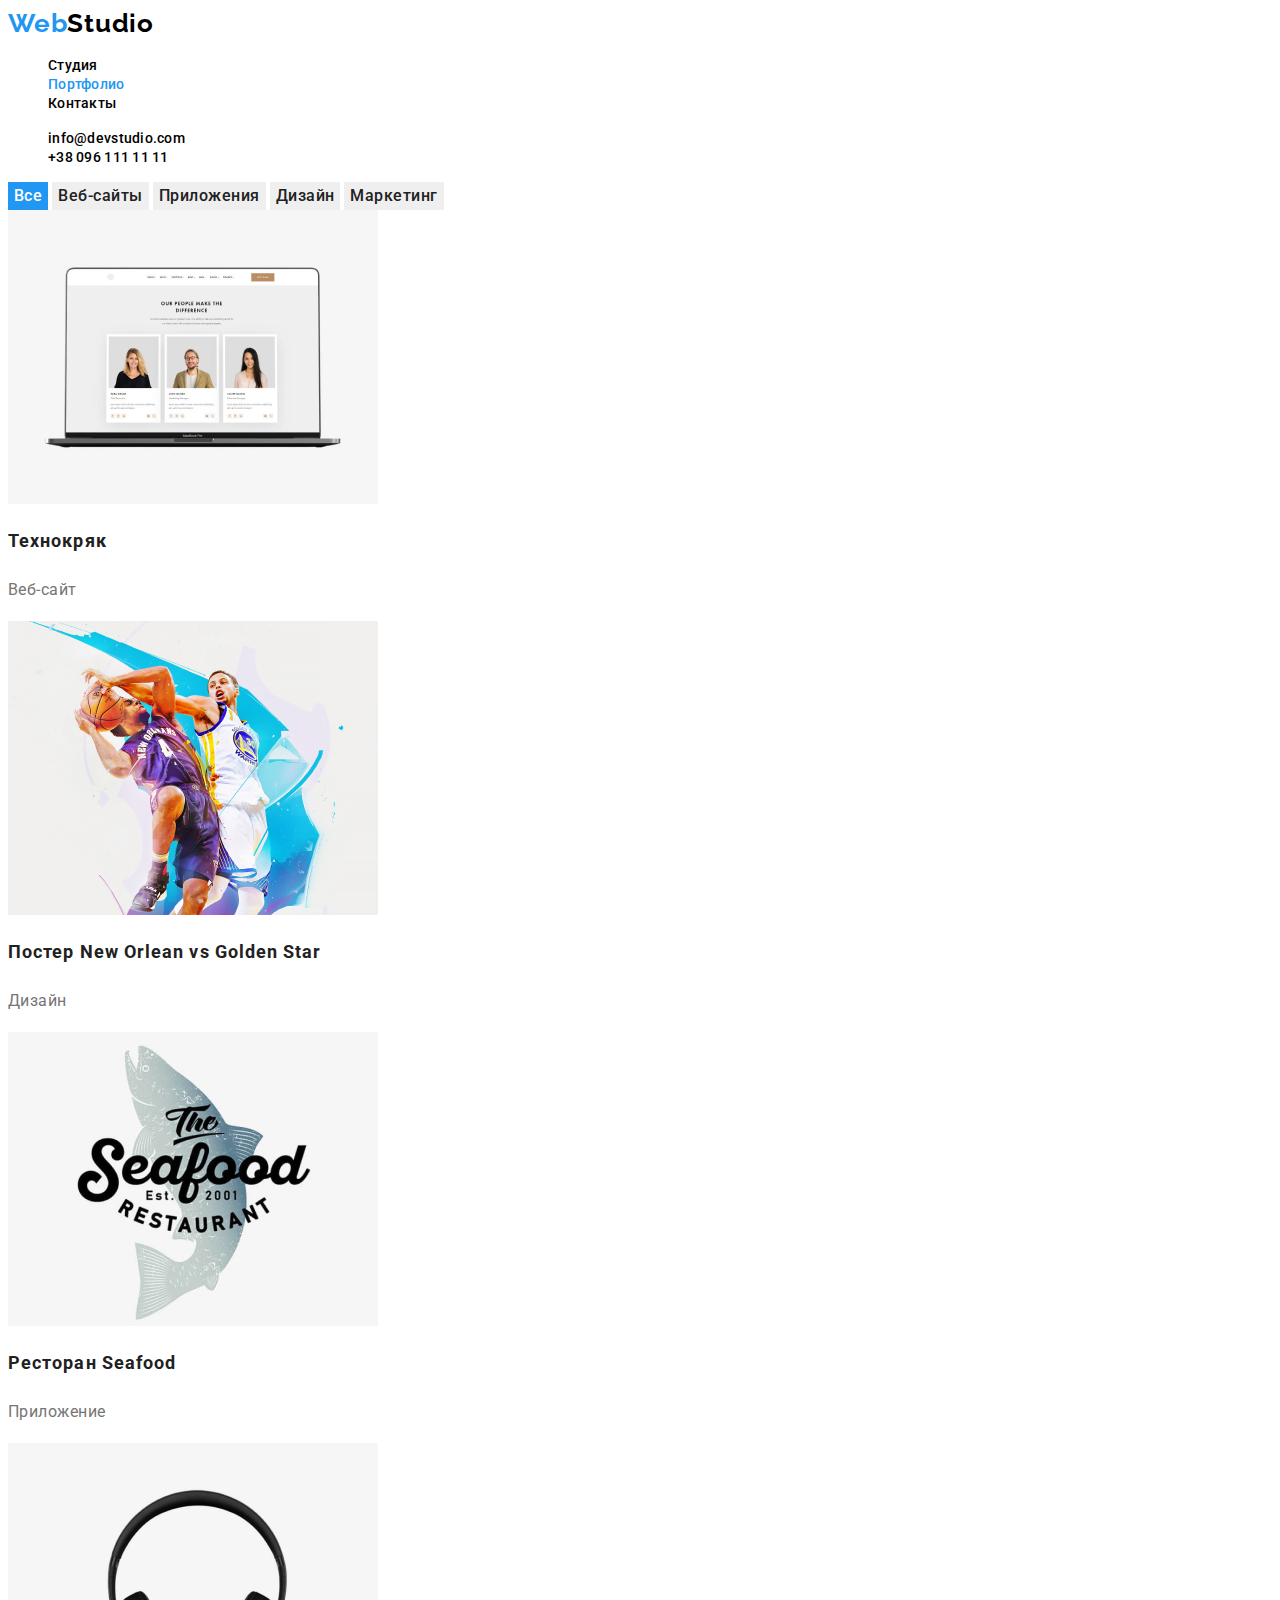
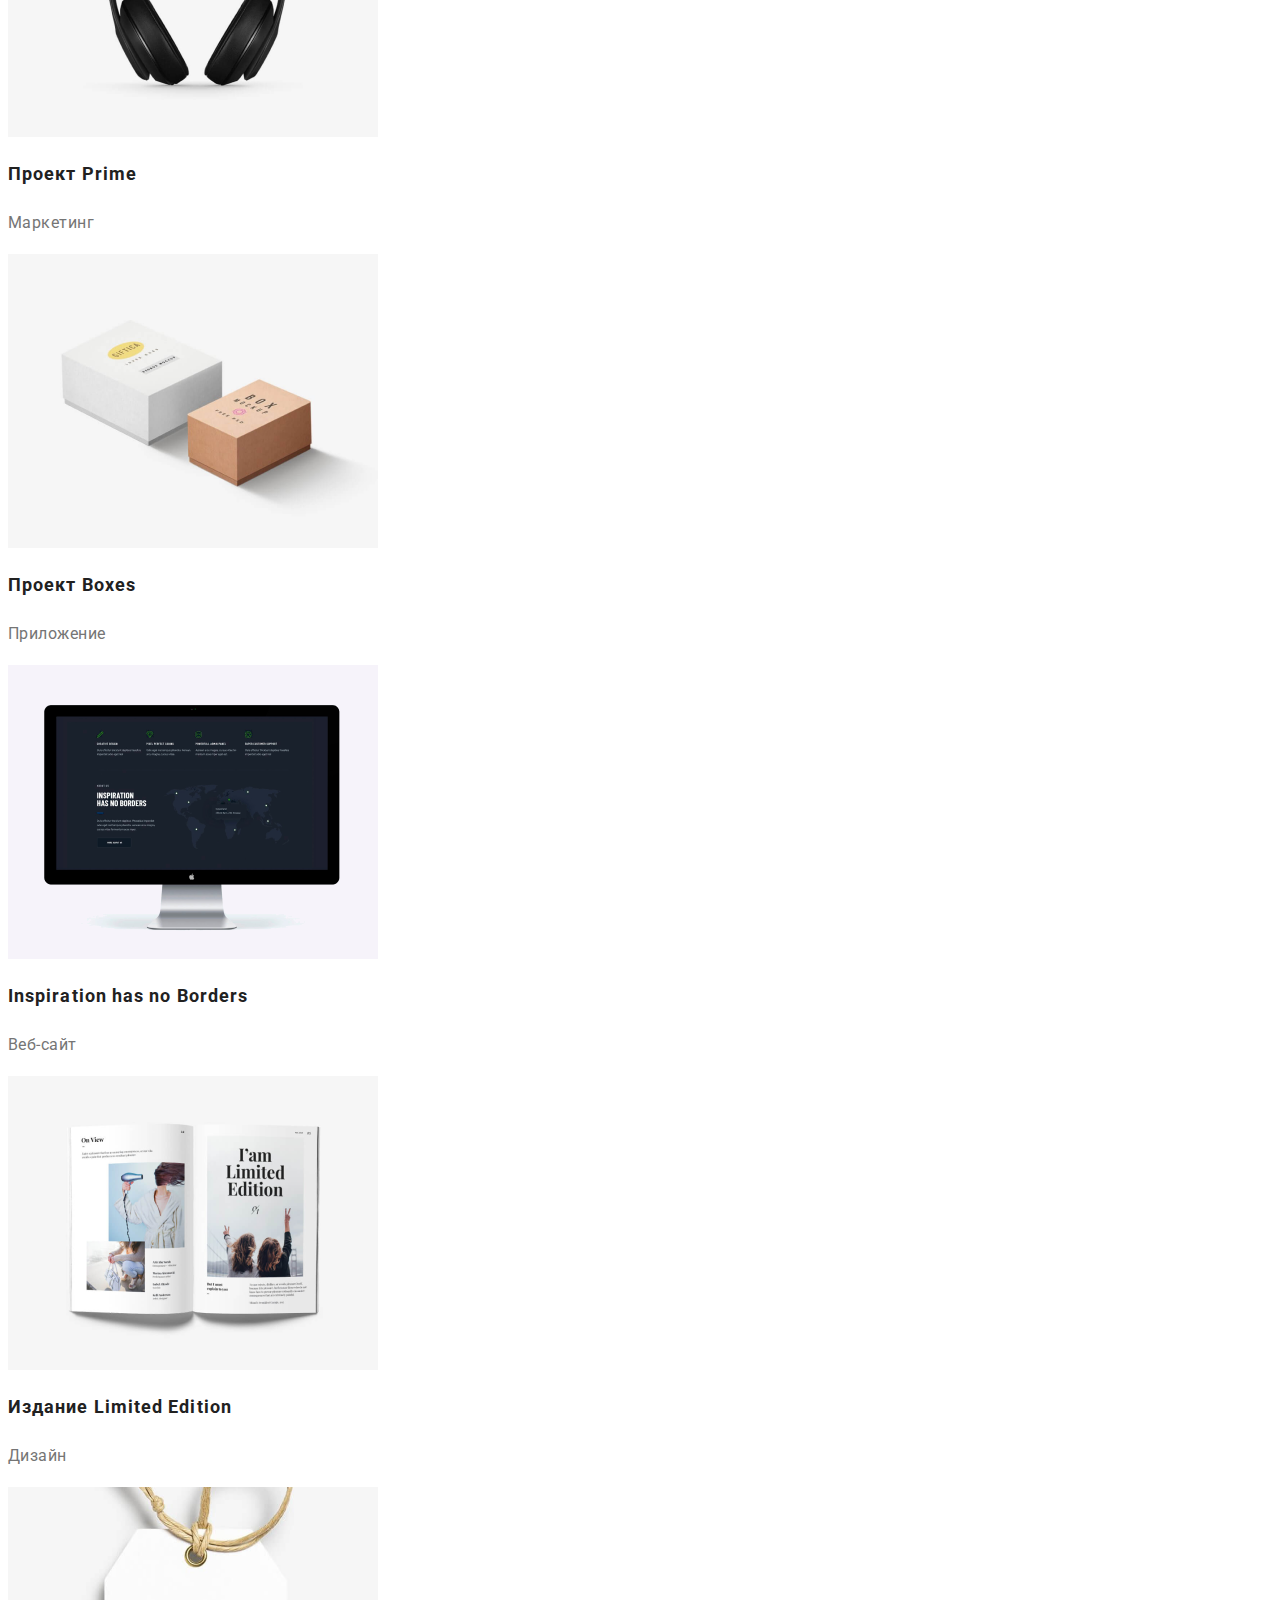
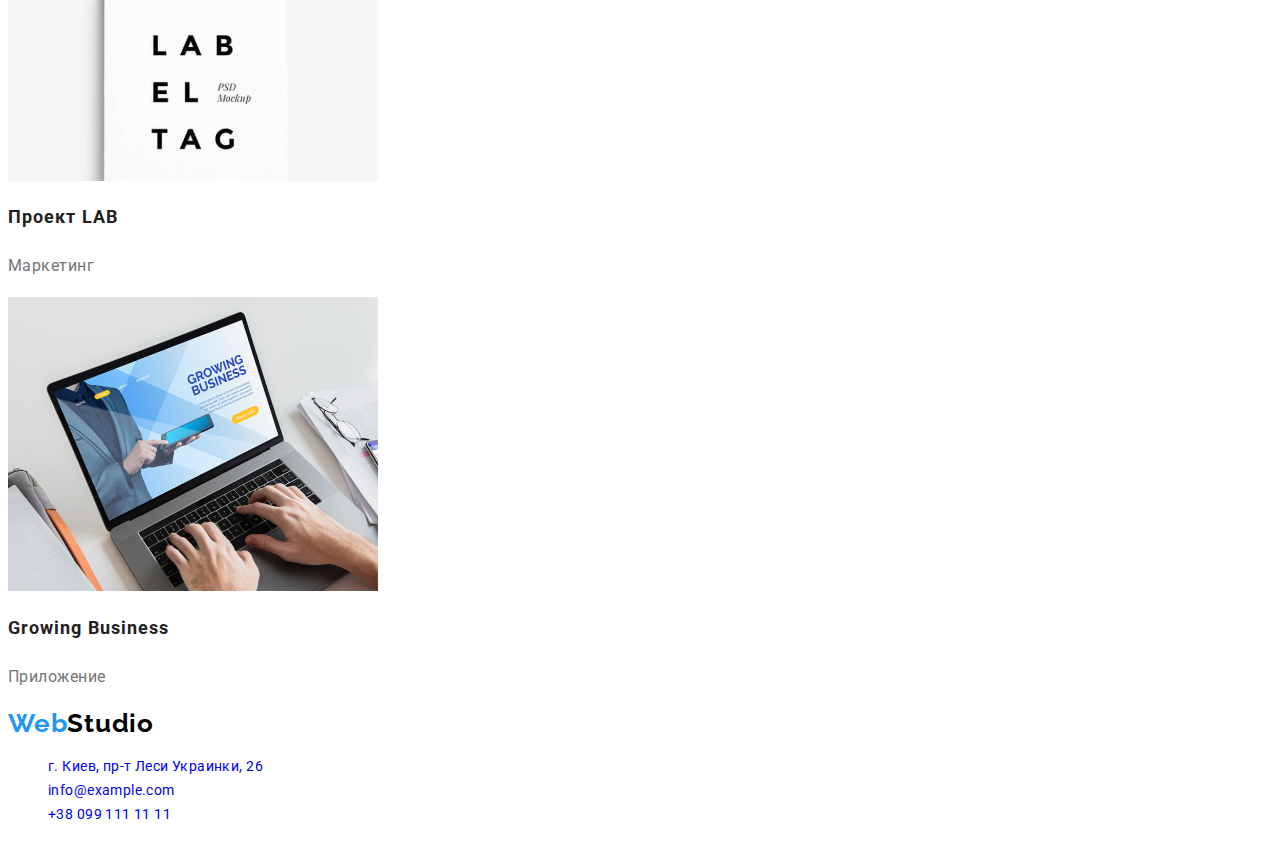
==== portfolio.html @ 57f4477e "дз/2" ====
<!DOCTYPE html>
<html lang="en">
<head>
    <meta charset="UTF-8">
    <meta name="viewport" content="width=device-width, initial-scale=1.0">
    <title>Портфолио</title>
    <link rel="preconnect" href="https://fonts.gstatic.com">
<link href="https://fonts.googleapis.com/css2?family=Roboto:wght@400;500;700;900&display=swap" rel="stylesheet">
<link rel="preconnect" href="https://fonts.gstatic.com">
<link href="https://fonts.googleapis.com/css2?family=Raleway:wght@700&display=swap" rel="stylesheet">
    <link rel="stylesheet" href="./css/styles.css">
</head>
<body>
    <header>
        <nav>
            <a href="/" class="logo"><span class="logo-item">Web</span>Studio</a>
        </nav>
        <ul>
            <li>
                <a href="./index.html" class="header-nav-item">Студия</a>
            </li>
            <li>
                <a href="./portfolio.html" class="header-nav-item current">Портфолио</a>
            </li>
            <li>
                <a href="#" class="header-nav-item">Контакты</a>
            </li>
        </ul>
        <address>
            <ul>
            <li><a href="info@devstudio.com" class="header-nav-item">info@devstudio.com</a></li>
            <li><a href="+380961111111" class="header-nav-item">+38 096 111 11 11</a></li>
            </ul>
        </address>
    </header>

    <main>
        <!--FILTERS -->
        
        <section>
            <h1 class="visually-hidden">Filters</h1>   
            <button type="button" class="filter-btn active">Все</button>
            <button type="button" class="filter-btn">Веб-сайты</button>
            <button type="button" class="filter-btn">Приложения</button>
            <button type="button" class="filter-btn">Дизайн</button>
            <button type="button" class="filter-btn">Маркетинг</button>
        </section>

        <!--BUTTON ALL-->
        <section  class="project"> 
            <img src="./img/portfolio/img-portfolio-1.png" alt="Технокряк">
            <h2 class="project-title">Технокряк</h2>
            <p class="project-title-item">Веб-сайт</p>
        </section>
        <section class="project"> 
            <img src="./img/portfolio/img-portfolio-2.png" alt="Постер New Orlean vs Golden Star">
            <h2 class="project-title">Постер New Orlean vs Golden Star</h2>
            <p class="project-title-item">Дизайн</p>
        </section>  
        <section class="project"> 
            <img src="./img/portfolio/img-portfolio-3.png" alt="Ресторан Seafood">
            <h2 class="project-title">Ресторан Seafood</h2>
            <p class="project-title-item">Приложение</p>
        </section>
        <section class="project"> 
            <img src="./img/portfolio/img-portfolio-4.png" alt="Проект Prime">
            <h2 class="project-title">Проект Prime</h2>
            <p class="project-title-item">Маркетинг</p>
        </section>
        <section class="project"> 
            <img src="./img/portfolio/img-portfolio-5.png" alt="Проект Boxes">
            <h2 class="project-title">Проект Boxes</h2>
            <p class="project-title-item">Приложение</p>
        </section>
        <section class="project"> 
            <img src="./img/portfolio/img-portfolio-6.png" alt="Inspiration has no Borders">
            <h2 class="project-title">Inspiration has no Borders</h2>
            <p class="project-title-item">Веб-сайт</p>
        </section>
        <section class="project"> 
            <img src="./img/portfolio/img-portfolio-7.png" alt="Издание Limited Edition">
            <h2 class="project-title">Издание Limited Edition</h2>
            <p class="project-title-item">Дизайн</p>
        </section>
        <section class="project"> 
            <img src="./img/portfolio/img-portfolio-8.png" alt="Проект LAB">
            <h2 class="project-title">Проект LAB</h2>
            <p class="project-title-item">Маркетинг</p>
        </section>  
        <section class="project"> 
            <img src="./img/portfolio/img-portfolio-9.png" alt="Growing Business">
            <h2 class="project-title">Growing Business</h2>
            <p class="project-title-item">Приложение</p>
        </section>
    </main>

    <footer>
        <a href="/" class="logo"><span class="logo-item">Web</span>Studio</a>
    <address>
        <ul>
            <li><a href="https://www.google.com/maps/place/%D0%B1%D1%83%D0%BB.+%D0%9B%D0%B5%D1%81%D0%B8+%D0%A3%D0%BA%D1%80%D0%B0%D0%B8%D0%BD%D0%BA%D0%B8,+26,+%D0%9A%D0%B8%D0%B5%D0%B2,+02000/@50.4265807,30.5361971,17z/data=!3m1!4b1!4m5!3m4!1s0x40d4cf0e033ecbe9:0x57a4dffefec77da0!8m2!3d50.4265807!4d30.5383858" target="_blank" class="footer-address">г. Киев, пр-т Леси Украинки, 26</a>
            </li>
            <li><a href="info@example.com" class="footer-mail">info@example.com</a>
            </li>
            <li><a href="+380991111111" class="footer-tel">+38 099 111 11 11</a>
            </li>
        </ul>
    </address>
</footer>
</body>
</html>
---- css/styles.css ----
ul {list-style: none;}
a {text-decoration: none;}

:root {
    --main-font: 'Roboto', sans-serif;
    --secondary-font: 'Raleway', sans-serif;
    --accent-color: #2196F3; 
}
body {
    font-family: var(--main-font);
}

/*====================HEADER====================*/
.logo,
.logo-item {
    font-family: var(--secondary-font);
    font-weight: 700;
    font-size: 26px;
    line-height: 1.192;
    letter-spacing: 0.03em;
}
.logo {
    color: #000000;
}
.logo-item {
    color: var(--accent-color);
}
.header-nav-item,
.mail-item, 
.tel-item {
    font-family: var(--main-font);
    font-style: normal;
    font-weight: 500;
    font-size: 14px;
    line-height: 1.142;
    letter-spacing: 0.02em;
}
.header-nav-item:focus,
.header-nav-item:hover,
.mail-item:hover,
.tel-item:focus {
    color: var(--accent-color);
}
.header-nav-item {
    color: #000000;
}
.mail-item 
.tel-item {
    color: #757575;
}
/*====================END HEADER====================*/

/*====================HERO====================*/
.title {
    font-family: var(--main-font);
    font-weight: 900;
    line-height: 60px;
    font-size: 0.733;
    letter-spacing: 0.06em;
    text-align: center;
    text-transform: uppercase;
    /*color: #FFFFFF;*/
}
.btn-order {
    font-family: var(--main-font);
    font-weight: 700;
    font-size: 16px;
    line-height: 1.875;
    display: flex;
    align-items: center;
    text-align: center;
    letter-spacing: 0.06em;
    color: #FFFFFF;
    background: var(--accent-color);
    box-shadow: 0px 4px 4px rgba(0, 0, 0, 0.15);
    border: 0;
    border-radius: 4px;
}
/*====================END HERO====================*/

/*====================FEATURES====================*/
.features-title {
    font-family: var(--main-font);
    font-weight: 700;
    font-size: 14px;
    line-height: 1.142;
    letter-spacing: 0.03em;
    text-transform: uppercase;
    color: #212121; 
}
.features-title-item {
    font-family: var(--main-font);
    font-weight: 400;
    font-size: 14px;
    line-height: 1.714;
    letter-spacing: 0.03em;
    color: #757575;
}
/*====================END FEATURES====================*/

/*====================ABOUT====================*/
.about-title,
.our-team-title {
    font-family: var(--main-font);
    font-weight: 700;
    font-size: 36px;
    line-height: 1.166;
    text-align: center;
    letter-spacing: 0.03em;
    color: #212121;
}
/*====================END ABOUT====================*/

/*====================OUR TEAM====================*/
.our-team-name,
.our-team-position {
    font-family: var(--main-font);
    font-weight: 500;
    font-size: 16px;
    line-height: 1.188;
    text-align: center;
    letter-spacing: 0.03em;
}
.our-team-name {
    color: #212121;     
}
.our-team-position {   
    color: #757575;
}
/*====================END OUR TEAM====================*/

/*====================FOOTER====================*/
.footer-address,
.footer-mail,
.footer-tel {
    font-family: var(--main-font);
    font-weight: 400l;
    font-style: normal;
    font-size: 14px;
    line-height: 1.714;    
    letter-spacing: 0.03em;    
}
.footer-address {
/*color: #FFFFFF;*/
}
.footer-mail,
.footer-tel {    
    /*color: rgba(255, 255, 255, 0.6);*/
}
/*====================END FOOTER====================*/

/*====================FILTERS====================*/
.visually-hidden {
  position: absolute;
  width: 1px;
  height: 1px;
  margin: -1px;
  border: 0;
  padding: 0;
  
  white-space: nowrap;
  clip-path: inset(100%);
  clip: rect(0 0 0 0);
  overflow: hidden;
}

.filter-btn {
    border:0;
    font-family: var(--main-font);
    font-style: normal;
    font-weight: 500;
    font-size: 16px;
    line-height: 1.625;
    text-align: center;
    letter-spacing: 0.03em; 
    color: #212121;    
}
.filter-btn:hover,
.filter-btn:focus {
    color:  #FFFFFF;
    background: var(--accent-color);
}
.active {
    color:  #FFFFFF;
    background: var(--accent-color);    
}
.current {
    color: var(--accent-color);
}
/*====================END FILTERS====================*/

/*====================PORTFOLIO ACTIVE BUTTON ALL====================*/
.project-title {
    font-family: var(--main-font);
    font-style: normal;
    font-weight: 700;
    font-size: 18px;
    line-height: 2;
    letter-spacing: 0.06em;
    color: #212121; 
}
.project-title-item {
    font-family: var(--main-font);
    font-style: normal;
    font-weight: 400;
    font-size: 16px;
    line-height: 1.875;
    letter-spacing: 0.03em;  
    color: #757575;    
}

/*====================END PORTFOLIO ACTIVE BUTTON ALL====================*/
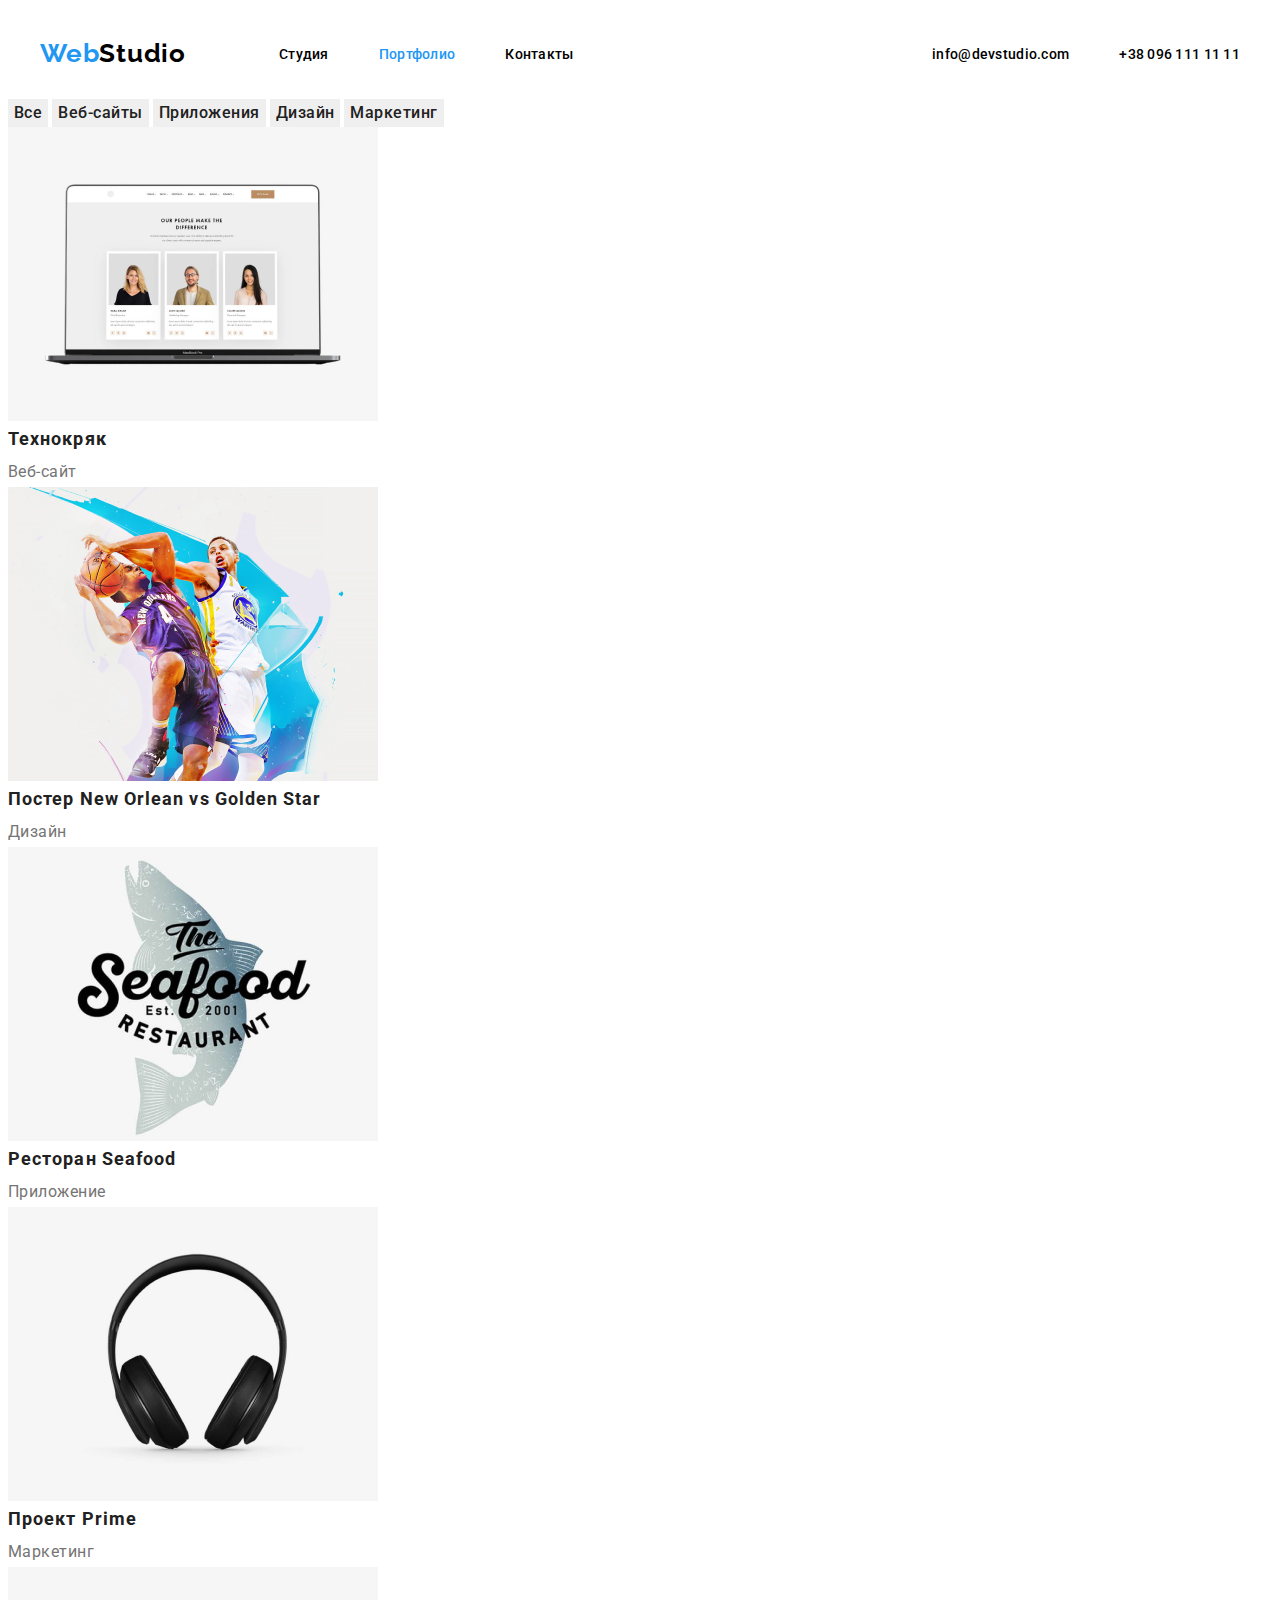
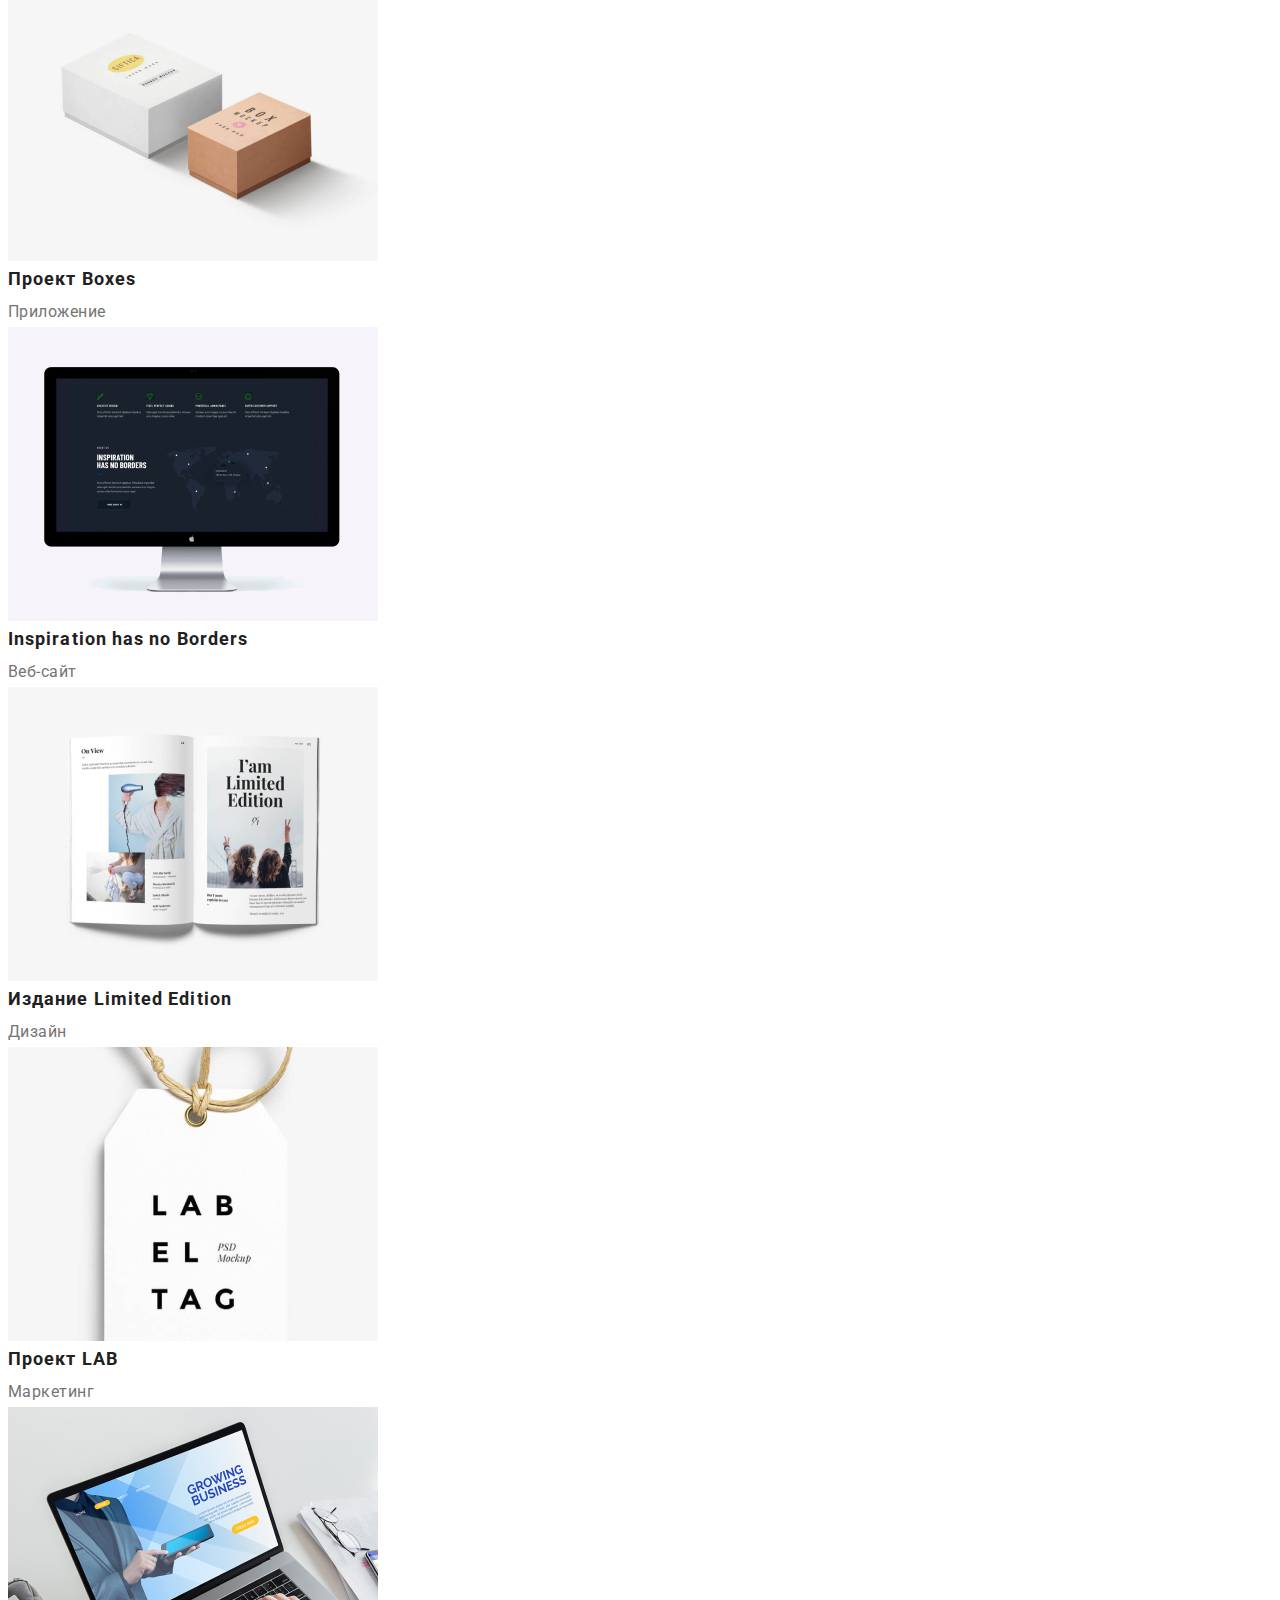
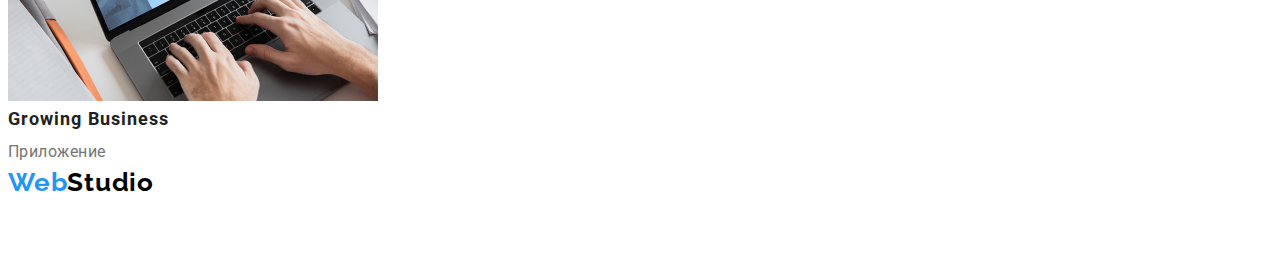
==== commit a9534ba7: "добавляет стили для геометрии хедеру" ====
--- a/portfolio.html
+++ b/portfolio.html
@@ -4,6 +4,7 @@
     <meta charset="UTF-8">
     <meta name="viewport" content="width=device-width, initial-scale=1.0">
     <title>Портфолио</title>
+    <link rel="stylesheet" href="https://cdnjs.cloudflare.com/ajax/libs/modern-normalize/1.0.0/modern-normalize.min.css" integrity="sha512-ISS7cAi1PEhQ8jnbJpJZMd29NlhNj4AWYyLOSp2CE/CsHxTCu+r+t0D2yoJudVrd0/8fTVPUVDzY5Tvli75u/g==" crossorigin="anonymous" />
     <link rel="preconnect" href="https://fonts.gstatic.com">
 <link href="https://fonts.googleapis.com/css2?family=Roboto:wght@400;500;700;900&display=swap" rel="stylesheet">
 <link rel="preconnect" href="https://fonts.gstatic.com">
@@ -11,27 +12,29 @@
     <link rel="stylesheet" href="./css/styles.css">
 </head>
 <body>
-    <header>
-        <nav>
-            <a href="/" class="logo"><span class="logo-item">Web</span>Studio</a>
-        </nav>
-        <ul>
-            <li>
-                <a href="./index.html" class="header-nav-item">Студия</a>
-            </li>
-            <li>
-                <a href="./portfolio.html" class="header-nav-item current">Портфолио</a>
-            </li>
-            <li>
-                <a href="#" class="header-nav-item">Контакты</a>
-            </li>
-        </ul>
-        <address>
-            <ul>
-            <li><a href="info@devstudio.com" class="header-nav-item">info@devstudio.com</a></li>
-            <li><a href="+380961111111" class="header-nav-item">+38 096 111 11 11</a></li>
-            </ul>
-        </address>
+    <header class="header">
+        <div class="container">
+            <nav class="navigation">
+                <a href="/" class="logo link"><span class="logo-item">Web</span>Studio</a>
+                <ul class="navigation">
+                    <li class="nav-list-item list">
+                        <a href="./index.html" class="header-nav-item link">Студия</a>
+                    </li>
+                    <li class="nav-list-item list">
+                        <a href="./portfolio.html" class="header-nav-item current link">Портфолио</a>
+                    </li>
+                    <li class="nav-list-item list">
+                        <a href="#" class="header-nav-item link">Контакты</a>
+                    </li>
+                </ul>
+            </nav>
+            <address class="address">
+                <ul class="navigation">
+                <li class="nav-list-item list"><a href="info@devstudio.com" class="header-nav-item link">info@devstudio.com</a></li>
+                <li class="nav-list-item list"><a href="+380961111111" class="header-nav-item link">+38 096 111 11 11</a></li>
+                </ul>
+            </address>
+        </div>
     </header>
 
     <main>
@@ -39,7 +42,7 @@
         
         <section>
             <h1 class="visually-hidden">Filters</h1>   
-            <button type="button" class="filter-btn active">Все</button>
+            <button type="button" class="filter-btn">Все</button>
             <button type="button" class="filter-btn">Веб-сайты</button>
             <button type="button" class="filter-btn">Приложения</button>
             <button type="button" class="filter-btn">Дизайн</button>
@@ -95,14 +98,14 @@
     </main>
 
     <footer>
-        <a href="/" class="logo"><span class="logo-item">Web</span>Studio</a>
+        <a href="/" class="logo link"><span class="logo-item">Web</span>Studio</a>
     <address>
         <ul>
-            <li><a href="https://www.google.com/maps/place/%D0%B1%D1%83%D0%BB.+%D0%9B%D0%B5%D1%81%D0%B8+%D0%A3%D0%BA%D1%80%D0%B0%D0%B8%D0%BD%D0%BA%D0%B8,+26,+%D0%9A%D0%B8%D0%B5%D0%B2,+02000/@50.4265807,30.5361971,17z/data=!3m1!4b1!4m5!3m4!1s0x40d4cf0e033ecbe9:0x57a4dffefec77da0!8m2!3d50.4265807!4d30.5383858" target="_blank" class="footer-address">г. Киев, пр-т Леси Украинки, 26</a>
+            <li class="list"><a href="https://www.google.com/maps/place/%D0%B1%D1%83%D0%BB.+%D0%9B%D0%B5%D1%81%D0%B8+%D0%A3%D0%BA%D1%80%D0%B0%D0%B8%D0%BD%D0%BA%D0%B8,+26,+%D0%9A%D0%B8%D0%B5%D0%B2,+02000/@50.4265807,30.5361971,17z/data=!3m1!4b1!4m5!3m4!1s0x40d4cf0e033ecbe9:0x57a4dffefec77da0!8m2!3d50.4265807!4d30.5383858" target="_blank" class="footer-address link">г. Киев, пр-т Леси Украинки, 26</a>
             </li>
-            <li><a href="info@example.com" class="footer-mail">info@example.com</a>
+            <li class="list"><a href="info@example.com" class="footer-mail link">info@example.com</a>
             </li>
-            <li><a href="+380991111111" class="footer-tel">+38 099 111 11 11</a>
+            <li class="list"><a href="+380991111111" class="footer-tel link">+38 099 111 11 11</a>
             </li>
         </ul>
     </address>
--- a/css/styles.css
+++ b/css/styles.css
@@ -1,16 +1,49 @@
-ul {list-style: none;}
-a {text-decoration: none;}
 
 :root {
     --main-font: 'Roboto', sans-serif;
     --secondary-font: 'Raleway', sans-serif;
     --accent-color: #2196F3; 
+    --accent-color-background: #2F303A;
 }
 body {
     font-family: var(--main-font);
 }
-
+.list {list-style: none;}
+.link {text-decoration: none;}
+
+h1, h2, h3, h4, h5, h6, p {
+    margin: 0;
+}
+ul, ol {
+    margin: 0;
+    padding: 0;
+}
+img {
+    display: block;
+}
+.container {
+    width: 1200px;
+    padding: 0 15px;
+    margin: 0 auto;
+}
 /*====================HEADER====================*/
+.header {
+    padding: 30px 0;
+}
+.header .container {
+    display: flex;
+    align-items: center;
+}
+.navigation {
+    display: flex;
+    align-items: center;
+}
+.nav-list-item:not(:last-child) {
+    margin-right: 50px;
+}
+.header .address {
+    margin-left: auto;
+}
 .logo,
 .logo-item {
     font-family: var(--secondary-font);
@@ -21,6 +54,7 @@
 }
 .logo {
     color: #000000;
+    margin-right: 93px;
 }
 .logo-item {
     color: var(--accent-color);
@@ -51,6 +85,10 @@
 /*====================END HEADER====================*/
 
 /*====================HERO====================*/
+.hero {
+    background-color: var(--accent-color-background);
+    
+}
 .title {
     font-family: var(--main-font);
     font-weight: 900;
@@ -59,7 +97,8 @@
     letter-spacing: 0.06em;
     text-align: center;
     text-transform: uppercase;
-    /*color: #FFFFFF;*/
+    color: #FFFFFF;
+    margin-bottom: 30px;
 }
 .btn-order {
     font-family: var(--main-font);
@@ -75,6 +114,11 @@
     box-shadow: 0px 4px 4px rgba(0, 0, 0, 0.15);
     border: 0;
     border-radius: 4px;
+    cursor: pointer;
+    height: 50px;
+    min-width: 200px;
+    padding: 10px 32px;
+    margin: auto;
 }
 /*====================END HERO====================*/
 
@@ -130,6 +174,13 @@
 /*====================END OUR TEAM====================*/
 
 /*====================FOOTER====================*/
+.footer {
+    background-color: var(--accent-color-background);
+    /*padding: 60px 215px;*/
+}
+.logo-footer {
+    color: #FFFFFF;
+}
 .footer-address,
 .footer-mail,
 .footer-tel {
@@ -140,12 +191,13 @@
     line-height: 1.714;    
     letter-spacing: 0.03em;    
 }
+
 .footer-address {
-/*color: #FFFFFF;*/
+    color: #FFFFFF;
 }
 .footer-mail,
 .footer-tel {    
-    /*color: rgba(255, 255, 255, 0.6);*/
+    color: rgba(255, 255, 255, 0.6);
 }
 /*====================END FOOTER====================*/
 
@@ -174,16 +226,14 @@
     text-align: center;
     letter-spacing: 0.03em; 
     color: #212121;    
+    cursor: pointer;
 }
 .filter-btn:hover,
 .filter-btn:focus {
     color:  #FFFFFF;
     background: var(--accent-color);
 }
-.active {
-    color:  #FFFFFF;
-    background: var(--accent-color);    
-}
+ 
 .current {
     color: var(--accent-color);
 }
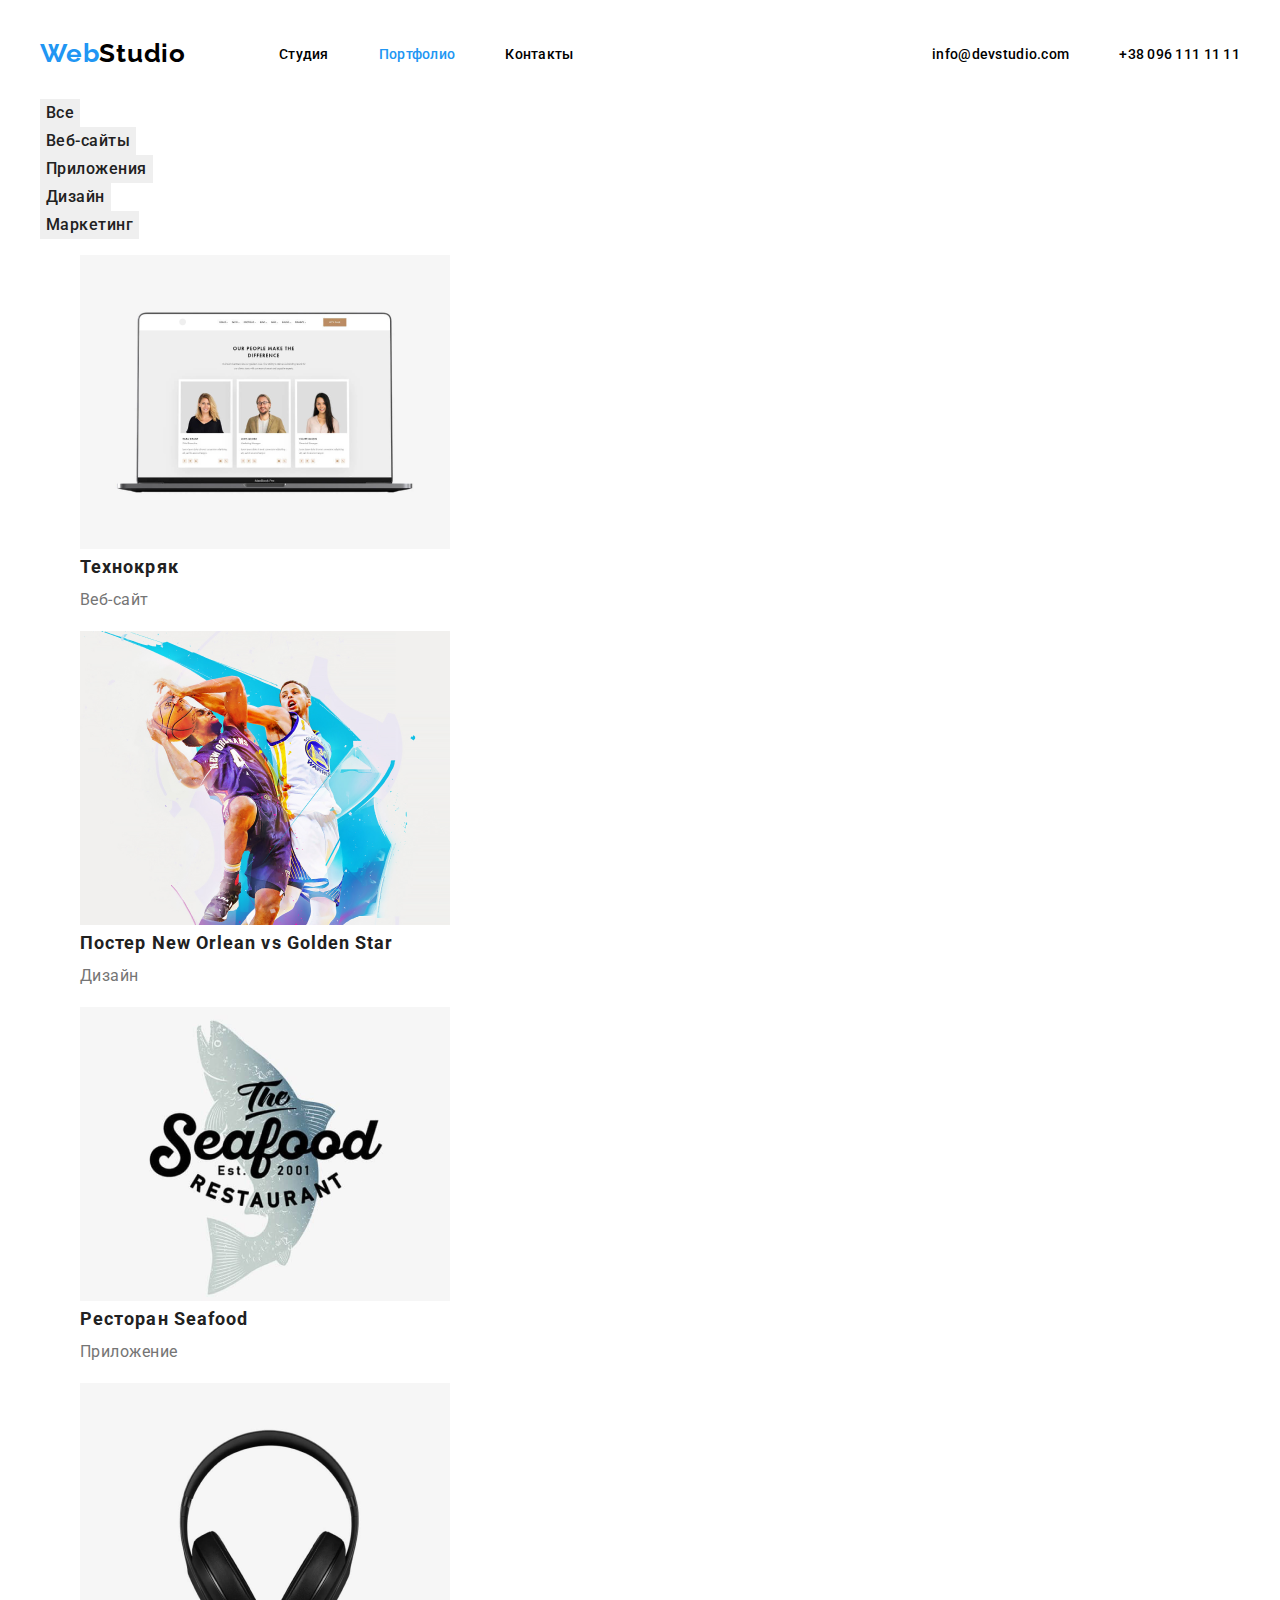
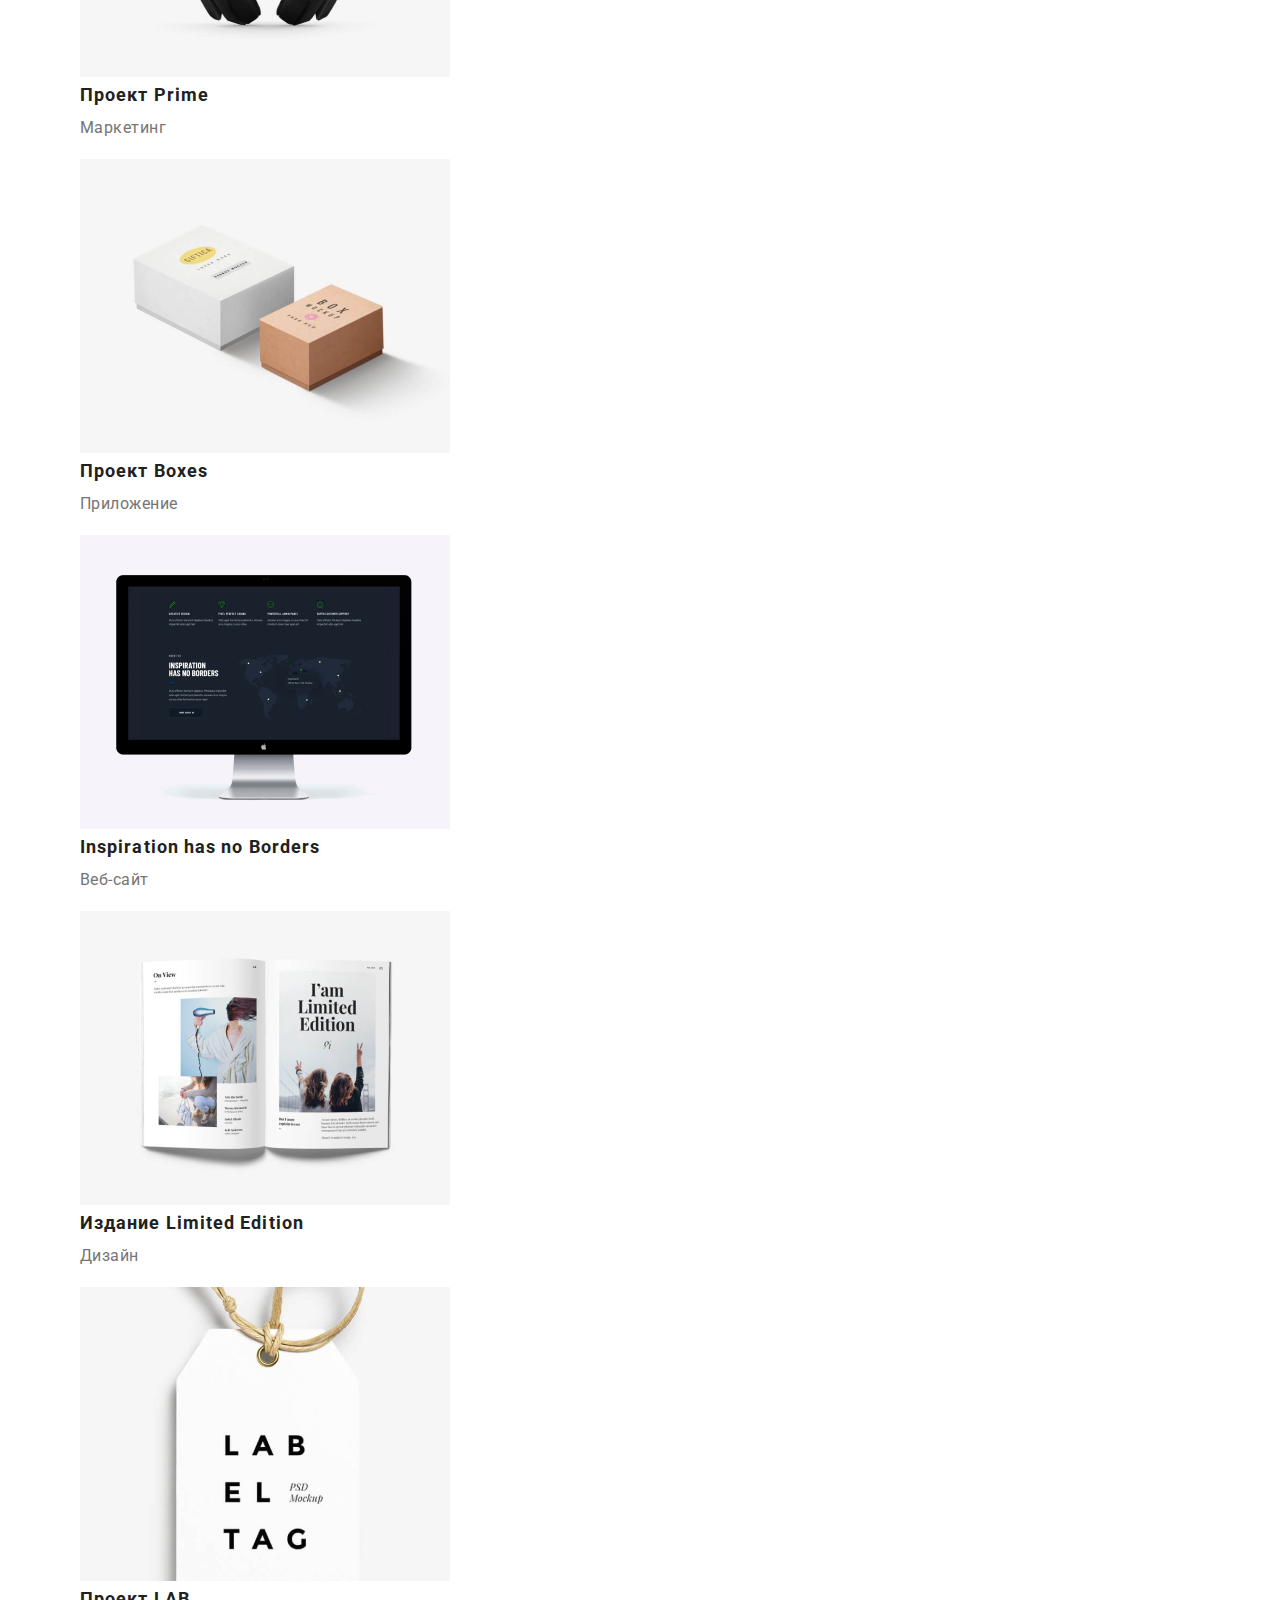
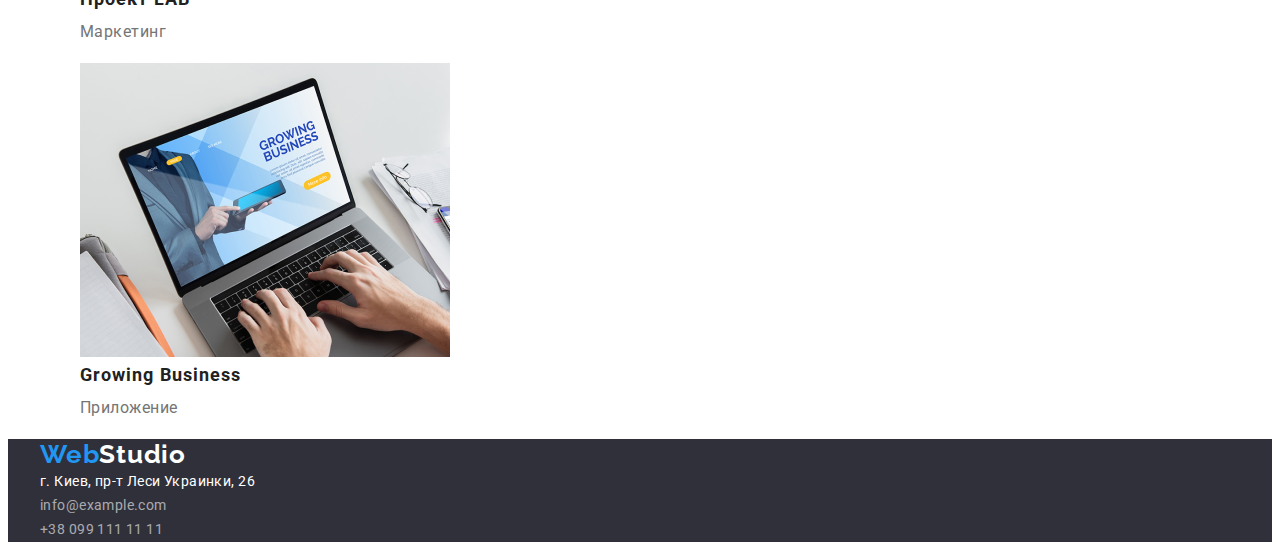
==== commit ac0c96c5: "дз/3" ====
--- a/portfolio.html
+++ b/portfolio.html
@@ -20,10 +20,10 @@
                     <li class="nav-list-item list">
                         <a href="./index.html" class="header-nav-item link">Студия</a>
                     </li>
-                    <li class="nav-list-item list">
+                    <li class=" nav-list-item list">
                         <a href="./portfolio.html" class="header-nav-item current link">Портфолио</a>
                     </li>
-                    <li class="nav-list-item list">
+                    <li class=" nav-list-item list">
                         <a href="#" class="header-nav-item link">Контакты</a>
                     </li>
                 </ul>
@@ -36,79 +36,168 @@
             </address>
         </div>
     </header>
+    <main>
+        
+    <div class="content container">
+        <!--FILTERS -->
+        <section class="filter-buttoms">
+            <h1 class="visually-hidden">Filters</h1>
+        <ul class="filter-buttoms-list">
+            <li class="list btn">
+                <button type="button" class="filter-btn">Все</button>
+            </li>
+            <li class="list btn">
+                <button type="button" class="filter-btn">Веб-сайты</button>
+            </li>
+            <li class="list btn">
+                <button type="button" class="filter-btn">Приложения</button>
+            </li>
+            <li class="list btn">
+                <button type="button" class="filter-btn">Дизайн</button>
+            </li>
+            <li class="list btn">
+                <button type="button" class="filter-btn">Маркетинг</button>
+            </li>
+        </ul> 
+        </section>
 
-    <main>
-        <!--FILTERS -->
-        
-        <section>
-            <h1 class="visually-hidden">Filters</h1>   
-            <button type="button" class="filter-btn">Все</button>
-            <button type="button" class="filter-btn">Веб-сайты</button>
-            <button type="button" class="filter-btn">Приложения</button>
-            <button type="button" class="filter-btn">Дизайн</button>
-            <button type="button" class="filter-btn">Маркетинг</button>
-        </section>
-
-        <!--BUTTON ALL-->
-        <section  class="project"> 
-            <img src="./img/portfolio/img-portfolio-1.png" alt="Технокряк">
-            <h2 class="project-title">Технокряк</h2>
-            <p class="project-title-item">Веб-сайт</p>
-        </section>
-        <section class="project"> 
-            <img src="./img/portfolio/img-portfolio-2.png" alt="Постер New Orlean vs Golden Star">
-            <h2 class="project-title">Постер New Orlean vs Golden Star</h2>
-            <p class="project-title-item">Дизайн</p>
+        <!--PROJECT CARDS-->
+        <div class="project-list">
+        <section  class="project">
+            <figure class="figure">
+                <a href="#">
+                    <img src="./img/portfolio/img-portfolio-1.png" alt="Технокряк">
+                </a>
+                <figcaption class="proj-img-descrip">
+                    <a href="#" class="link">
+                        <h2 class="project-title">Технокряк</h2>
+                    </a>
+                    <p class="project-title-item">Веб-сайт</p>
+                </figcaption>
+            </figure> 
+        </section>
+        <section class="project"> 
+            <figure class="figure">
+                <a href="#">
+                   <img src="./img/portfolio/img-portfolio-2.png" alt="Постер New Orlean vs Golden Star">
+                </a>
+                <figcaption class="proj-img-descrip">
+                    <a href="#" class="link">
+                         <h2 class="project-title">Постер New Orlean vs Golden Star</h2>
+                    </a>
+                   <p class="project-title-item">Дизайн</p>
+                </figcaption>
+            </figure>
         </section>  
         <section class="project"> 
-            <img src="./img/portfolio/img-portfolio-3.png" alt="Ресторан Seafood">
-            <h2 class="project-title">Ресторан Seafood</h2>
-            <p class="project-title-item">Приложение</p>
-        </section>
-        <section class="project"> 
-            <img src="./img/portfolio/img-portfolio-4.png" alt="Проект Prime">
-            <h2 class="project-title">Проект Prime</h2>
-            <p class="project-title-item">Маркетинг</p>
-        </section>
-        <section class="project"> 
-            <img src="./img/portfolio/img-portfolio-5.png" alt="Проект Boxes">
-            <h2 class="project-title">Проект Boxes</h2>
-            <p class="project-title-item">Приложение</p>
-        </section>
-        <section class="project"> 
-            <img src="./img/portfolio/img-portfolio-6.png" alt="Inspiration has no Borders">
-            <h2 class="project-title">Inspiration has no Borders</h2>
-            <p class="project-title-item">Веб-сайт</p>
-        </section>
-        <section class="project"> 
-            <img src="./img/portfolio/img-portfolio-7.png" alt="Издание Limited Edition">
-            <h2 class="project-title">Издание Limited Edition</h2>
-            <p class="project-title-item">Дизайн</p>
-        </section>
-        <section class="project"> 
-            <img src="./img/portfolio/img-portfolio-8.png" alt="Проект LAB">
-            <h2 class="project-title">Проект LAB</h2>
-            <p class="project-title-item">Маркетинг</p>
+            <figure class="figure">
+                <a href="#">
+                    <img src="./img/portfolio/img-portfolio-3.png" alt="Ресторан Seafood">
+                </a>
+                <figcaption class="proj-img-descrip">
+                    <a href="#" class="link">
+                        <h2 class="project-title">Ресторан Seafood</h2>
+                    </a>
+                    <p class="project-title-item">Приложение</p>
+                </figcaption>
+            </figure>
+        </section>
+        <section class="project"> 
+            <figure class="figure">
+                <a href="#">
+                    <img src="./img/portfolio/img-portfolio-4.png" alt="Проект Prime">
+                </a>
+                <figcaption class="proj-img-descrip">
+                    <a href="#" class="link">
+                        <h2 class="project-title">Проект Prime</h2>        
+                    </a>
+                    <p class="project-title-item">Маркетинг</p>
+                </figcaption>
+            </figure>
+        </section>
+        <section class="project"> 
+            <figure class="figure">
+                <a href="#">
+                    <img src="./img/portfolio/img-portfolio-5.png" alt="Проект Boxes">
+                </a>
+                <figcaption class="proj-img-descrip">
+                    <a href="#" class="link">
+                        <h2 class="project-title">Проект Boxes</h2>
+                    </a>
+                    <p class="project-title-item">Приложение</p>
+                </figcaption>
+            </figure>
+        </section>
+        <section class="project"> 
+            <figure class="figure">
+                <a href="#">
+                    <img src="./img/portfolio/img-portfolio-6.png" alt="Inspiration has no Borders">
+                </a>
+                <figcaption class="proj-img-descrip">
+                    <a href="#" class="link">
+                        <h2 class="project-title">Inspiration has no Borders</h2>
+                    </a>
+                    <p class="project-title-item">Веб-сайт</p>
+                </figcaption>
+            </figure> 
+        </section>
+        <section class="project"> 
+            <figure class="figure">
+                <a href="#">
+                    <img src="./img/portfolio/img-portfolio-7.png" alt="Издание Limited Edition">
+                </a>
+                <figcaption class="proj-img-descrip">
+                    <a href="#" class="link">
+                        <h2 class="project-title">Издание Limited Edition</h2>
+                    </a>
+                    <p class="project-title-item">Дизайн</p>
+                </figcaption>
+            </figure>
+        </section>
+        <section class="project"> 
+            <figure class="figure">
+                <a href="#">
+                    <img src="./img/portfolio/img-portfolio-8.png" alt="Проект LAB">
+                </a>
+                <figcaption class="proj-img-descrip">
+                    <a href="#" class="link">
+                        <h2 class="project-title">Проект LAB</h2>
+                    </a>
+                    <p class="project-title-item">Маркетинг</p>
+                </figcaption>
+            </figure>
         </section>  
-        <section class="project"> 
-            <img src="./img/portfolio/img-portfolio-9.png" alt="Growing Business">
-            <h2 class="project-title">Growing Business</h2>
-            <p class="project-title-item">Приложение</p>
-        </section>
+        <section class="project">
+            <figure class="figure">
+                <a href="#">
+                    <img src="./img/portfolio/img-portfolio-9.png" alt="Growing Business">
+                </a>
+                <figcaption class="proj-img-descrip">
+                    <a href="#" class="link">
+                        <h2 class="project-title">Growing Business</h2>
+                    </a>
+                <p class="project-title-item">Приложение</p>
+                </figcaption>
+            </figure>   
+        </section>
+        </div>
+    </div>
     </main>
 
-    <footer>
-        <a href="/" class="logo link"><span class="logo-item">Web</span>Studio</a>
-    <address>
-        <ul>
-            <li class="list"><a href="https://www.google.com/maps/place/%D0%B1%D1%83%D0%BB.+%D0%9B%D0%B5%D1%81%D0%B8+%D0%A3%D0%BA%D1%80%D0%B0%D0%B8%D0%BD%D0%BA%D0%B8,+26,+%D0%9A%D0%B8%D0%B5%D0%B2,+02000/@50.4265807,30.5361971,17z/data=!3m1!4b1!4m5!3m4!1s0x40d4cf0e033ecbe9:0x57a4dffefec77da0!8m2!3d50.4265807!4d30.5383858" target="_blank" class="footer-address link">г. Киев, пр-т Леси Украинки, 26</a>
-            </li>
-            <li class="list"><a href="info@example.com" class="footer-mail link">info@example.com</a>
-            </li>
-            <li class="list"><a href="+380991111111" class="footer-tel link">+38 099 111 11 11</a>
-            </li>
-        </ul>
-    </address>
-</footer>
+    <footer class="footer">
+        <div class="container">
+            <a href="/" class="logo link"><span class="logo-item link">Web</span><span class="logo-footer">Studio</span></a>
+        <address>
+            <ul>
+                <li class="footer-item list"><a href="https://www.google.com/maps/place/%D0%B1%D1%83%D0%BB.+%D0%9B%D0%B5%D1%81%D0%B8+%D0%A3%D0%BA%D1%80%D0%B0%D0%B8%D0%BD%D0%BA%D0%B8,+26,+%D0%9A%D0%B8%D0%B5%D0%B2,+02000/@50.4265807,30.5361971,17z/data=!3m1!4b1!4m5!3m4!1s0x40d4cf0e033ecbe9:0x57a4dffefec77da0!8m2!3d50.4265807!4d30.5383858" target="_blank" class="footer-address link">г. Киев, пр-т Леси Украинки, 26</a>
+                </li>
+                <li class="footer-item list"><a href="info@example.com" class="footer-mail link">info@example.com</a>
+                </li>
+                <li class="footer-item list"><a href="+380991111111" class="footer-tel link">+38 099 111 11 11</a>
+                </li>
+            </ul>
+        </address>
+        </div>
+    </footer>
 </body>
 </html>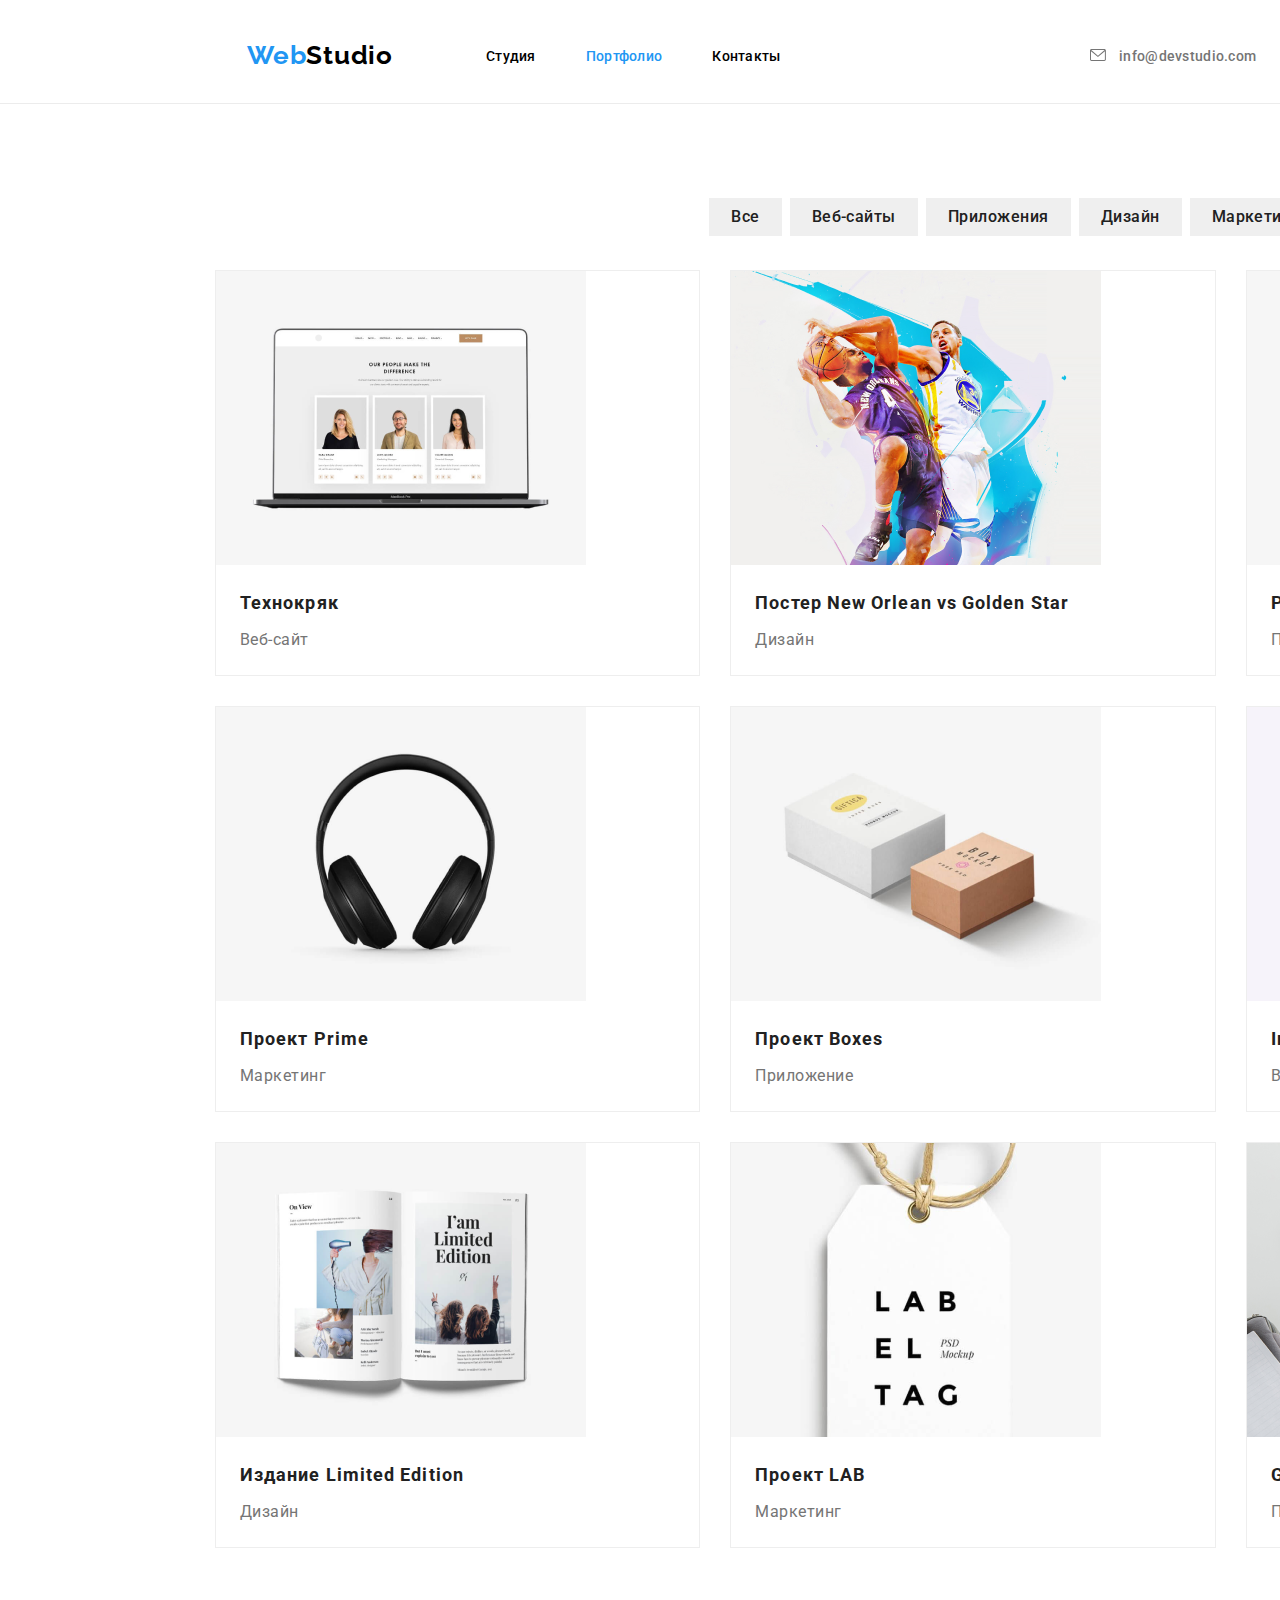
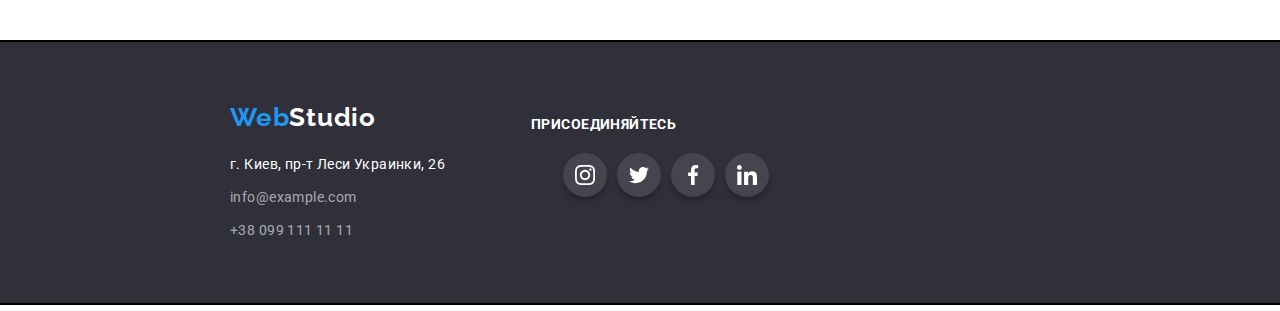
==== commit 741c4cee: "добавляет фон и декоративные элементы" ====
--- a/portfolio.html
+++ b/portfolio.html
@@ -30,8 +30,20 @@
             </nav>
             <address class="address">
                 <ul class="navigation">
-                <li class="nav-list-item list"><a href="info@devstudio.com" class="header-nav-item link">info@devstudio.com</a></li>
-                <li class="nav-list-item list"><a href="+380961111111" class="header-nav-item link">+38 096 111 11 11</a></li>
+                <li class="nav-list-item list">
+                    <a href="info@devstudio.com" class="link mail-item">
+                    <svg class="envelope-svg">
+                        <use href="./img/sprite.svg#icon-envelope">
+                        </use>
+                    </svg>
+                    info@devstudio.com</a>
+                </li>
+                <li class="nav-list-item list">
+                    <a href="+380961111111" class="link tel-item">
+                        <svg class="smartphone-svg">
+                            <use href="./img/sprite.svg#icon-smartphone"></use>
+                            </use>
+                        </svg>+38 096 111 11 11</a></li>
                 </ul>
             </address>
         </div>
@@ -185,18 +197,54 @@
     </main>
 
     <footer class="footer">
-        <div class="container">
-            <a href="/" class="logo link"><span class="logo-item link">Web</span><span class="logo-footer">Studio</span></a>
-        <address>
-            <ul>
-                <li class="footer-item list"><a href="https://www.google.com/maps/place/%D0%B1%D1%83%D0%BB.+%D0%9B%D0%B5%D1%81%D0%B8+%D0%A3%D0%BA%D1%80%D0%B0%D0%B8%D0%BD%D0%BA%D0%B8,+26,+%D0%9A%D0%B8%D0%B5%D0%B2,+02000/@50.4265807,30.5361971,17z/data=!3m1!4b1!4m5!3m4!1s0x40d4cf0e033ecbe9:0x57a4dffefec77da0!8m2!3d50.4265807!4d30.5383858" target="_blank" class="footer-address link">г. Киев, пр-т Леси Украинки, 26</a>
-                </li>
-                <li class="footer-item list"><a href="info@example.com" class="footer-mail link">info@example.com</a>
-                </li>
-                <li class="footer-item list"><a href="+380991111111" class="footer-tel link">+38 099 111 11 11</a>
-                </li>
-            </ul>
-        </address>
+        <div class="container footer-box">
+            <div>
+                <a href="/" class="logo link"><span class="logo-item link">Web</span><span class="logo-footer">Studio</span></a>
+            <address>
+                <ul>
+                    <li class="footer-item list"><a href="https://www.google.com/maps/place/%D0%B1%D1%83%D0%BB.+%D0%9B%D0%B5%D1%81%D0%B8+%D0%A3%D0%BA%D1%80%D0%B0%D0%B8%D0%BD%D0%BA%D0%B8,+26,+%D0%9A%D0%B8%D0%B5%D0%B2,+02000/@50.4265807,30.5361971,17z/data=!3m1!4b1!4m5!3m4!1s0x40d4cf0e033ecbe9:0x57a4dffefec77da0!8m2!3d50.4265807!4d30.5383858" target="_blank" class="footer-address link">г. Киев, пр-т Леси Украинки, 26</a>
+                    </li>
+                    <li class="footer-item list"><a href="info@example.com" class="footer-mail link">info@example.com</a>
+                    </li>
+                    <li class="footer-item list"><a href="+380991111111" class="footer-tel link">+38 099 111 11 11</a>
+                    </li>
+                </ul>
+            </address> 
+            </div>
+            <div class="sotial-list-footer">
+                <p class="sotial-list-footer-title">Присоединяйтесь</p>
+                <ul class="sotial-list-f list">
+                    <li class="sotial-list-item-f">
+                        <a href="" class="sotial-list-link-f">
+                            <svg class="sotial-list-icon-f">
+                                <use href="./img/sprite.svg#icon-instagram"></use>
+                            </svg>
+                        </a>
+                    </li>
+                    <li class="sotial-list-item-f">
+                        <a href="" class="sotial-list-link-f">
+                            <svg class="sotial-list-icon-f">
+                                <use href="./img/sprite.svg#icon-twitter"></use>
+                            </svg>
+                        </a>
+                    </li>
+                    <li class="sotial-list-item-f">
+                        <a href="" class="sotial-list-link-f">
+                            <svg class="sotial-list-icon-f">
+                                <use href="./img/sprite.svg#icon-facebook"></use>
+                            </svg>   
+                        </a>
+                    </li>
+                    <li class="sotial-list-item-f">
+                        <a href="" class="sotial-list-link-f">
+                            <svg class="sotial-list-icon-f">
+                                <use href="./img/sprite.svg#icon-linkedin"></use>
+                            </svg>
+                        </a>
+                    </li>
+                </ul>
+            </div>
+            
         </div>
     </footer>
 </body>
--- a/css/styles.css
+++ b/css/styles.css
@@ -7,6 +7,8 @@
 }
 body {
     font-family: var(--main-font);
+    margin-right: auto;
+    margin-left: auto;
 }
 .list {list-style: none;}
 .link {text-decoration: none;}
@@ -20,6 +22,8 @@
 }
 img {
     display: block;
+    margin: 0;
+    padding: 0;
 }
 .container {
     width: 1200px;
@@ -28,11 +32,13 @@
 }
 /*====================HEADER====================*/
 .header {
-    padding: 30px 0;
+    border-bottom: 1px solid #ECECEC;
+    padding: 0 215px;
 }
 .header .container {
     display: flex;
     align-items: center;
+    padding: 32px;
 }
 .navigation {
     display: flex;
@@ -72,32 +78,72 @@
 .header-nav-item:focus,
 .header-nav-item:hover,
 .mail-item:hover,
+.mail-item:focus,
+.tel-item:hover,
 .tel-item:focus {
     color: var(--accent-color);
 }
 .header-nav-item {
     color: #000000;
 }
-.mail-item 
+.mail-item, 
 .tel-item {
     color: #757575;
+}
+.smartphone-svg {
+    width: 10px;
+    height: 16px;
+    fill: #757575;
+    margin-right: 10px;
+}
+.envelope-svg {
+    width: 16px;
+    height: 12px;
+    fill: #757575;
+    margin-right: 10px;
+}
+.mail-item:hover .envelope-svg,
+.mail-item:focus .envelope-svg,
+.tel-item:hover .smartphone-svg,
+.tel-item:focus .smartphone-svg {
+    fill: var(--accent-color);
 }
 /*====================END HEADER====================*/
 
 /*====================HERO====================*/
 .hero {
     background-color: var(--accent-color-background);
-    
+    background-image: linear-gradient(
+        rgba(0, 0, 0, 0.25),
+        rgba(0, 0, 0, 0.25) 
+        ), 
+    url("../img/hero/bg-hero.jpg");
+    /*filter: drop-shadow(0px 4px 4px rgba(0, 0, 0, 0.25));*/
+    background-repeat: no-repeat;
+    background-size: cover;
+    padding: 0 215px;
+}
+.hero .container {
+    box-sizing: border-box;
+    padding-top: 200px;
+    padding-bottom: 200px;
+    width: 1600;
+    min-height: 600px;
 }
 .title {
     font-family: var(--main-font);
     font-weight: 900;
-    line-height: 60px;
-    font-size: 0.733;
+    font-size: 44px;
+    line-height: 1.363;
     letter-spacing: 0.06em;
     text-align: center;
     text-transform: uppercase;
     color: #FFFFFF;
+    width: 696px;
+    min-height: 120px;
+    margin-top: 0;
+    margin-left: auto;
+    margin-right: auto;
     margin-bottom: 30px;
 }
 .btn-order {
@@ -123,7 +169,21 @@
 /*====================END HERO====================*/
 
 /*====================FEATURES====================*/
+.features-section {
+    padding: 0 215px;
+}
+.features {
+    display: flex;
+    padding: 95px 0 153px 0;
+}
+.features-item:not(:last-child) {
+    margin-right: 30px;
+}
+.features-item {
+    width: 270px;
+}
 .features-title {
+    margin-bottom: 10px;
     font-family: var(--main-font);
     font-weight: 700;
     font-size: 14px;
@@ -131,6 +191,8 @@
     letter-spacing: 0.03em;
     text-transform: uppercase;
     color: #212121; 
+    display: block;
+    margin-top: 30px;
 }
 .features-title-item {
     font-family: var(--main-font);
@@ -140,11 +202,30 @@
     letter-spacing: 0.03em;
     color: #757575;
 }
-/*====================END FEATURES====================*/
+.features-svg {
+    display: flex;
+    align-items: center;
+    justify-content: center;
+    width: 70px;
+    height: 70px;
+}
+.svg-features {
+    margin: 0;
+    padding: 20px 100px;
+    background-color: #F5F4FA;
+}
+/*================END FEATURES====================*/
 
 /*====================ABOUT====================*/
+.about {
+    padding: 0 215px;
+}
 .about-title,
-.our-team-title {
+.our-team-title,
+.our-clients-title {
+    display: flex;
+    justify-content: center;
+    margin-bottom: 50px;
     font-family: var(--main-font);
     font-weight: 700;
     font-size: 36px;
@@ -153,9 +234,36 @@
     letter-spacing: 0.03em;
     color: #212121;
 }
+
+.about-img-list {
+    display: flex;
+    padding-bottom: 35px;
+}
+.about-img:not(:last-child) {
+    margin-right: 30px;
+}
 /*====================END ABOUT====================*/
 
 /*====================OUR TEAM====================*/
+.our-team-section {
+    padding: 0 215px;
+    background-color: #F5F4FA;
+}
+
+.our-team {
+    border: 15px #000000;
+}
+.our-team-title {
+    padding-top: 94px;
+}
+.our-team-list {
+    display: flex;
+    justify-content: center;
+    padding-bottom: 94px;
+}
+.our-team:not(:last-child) {
+    margin-right: 30px;
+}
 .our-team-name,
 .our-team-position {
     font-family: var(--main-font);
@@ -166,24 +274,140 @@
     letter-spacing: 0.03em;
 }
 .our-team-name {
+    padding: 30px 0 10px;
     color: #212121;     
 }
-.our-team-position {   
+.our-team-position {  
+    padding-bottom: 30px; 
     color: #757575;
 }
+.board {
+    width: 270px;
+    min-height: 368px;
+    margin: 0;
+    filter: drop-shadow(0px 4px 4px rgba(0, 0, 0, 0.25));
+    background-color: #FFFFFF;
+}
+.sotial-list {
+    display: flex;
+    justify-content: space-around;
+    flex-direction: row;
+    padding: 0 32px 30px 32px;
+}
+.sotial-list-link {
+    display: flex;
+    justify-content: center;
+    align-items: center;
+    width: 44px;
+    height: 44px;
+    border-radius: 50%;
+    background-color: #ffffff;
+}
+.sotial-list-icon {
+    width: 20px;
+    height: 20px;
+    fill: #afb1b8;
+}
+.sotial-list-link:hover .sotial-list-icon,
+.sotial-list-link:focus .sotial-list-icon {
+    fill: #ffffff;
+}
+.sotial-list-link:hover,
+.sotial-list-link:focus {
+    background-color: var(--accent-color);
+}
 /*====================END OUR TEAM====================*/
 
+/*====================CLIENTS====================*/
+.clients {
+    display: flex;
+    padding: 94px 0;
+}
+
+.our-clients-list {
+    display: flex;
+    justify-content: space-around;
+    flex-direction: row;
+}
+.our-clients {
+    display: flex;
+    justify-content: center;
+    align-items: center;
+    flex-direction: row;
+}
+.our-clients-link {
+    display: flex;
+    justify-content: center;
+    align-items: center;
+    flex-direction: row;
+    border: solid 1px #AFB1B8;
+    border-radius: 5%;
+    width: 170px;
+    height: 90px;
+}
+.our-clients-list:not(:last-child) {
+    margin-right: 30px;
+}
+ 
+.our-clients-logo-1 {
+    width: 44px;
+    height: 49px;
+    padding: 20px 63px;
+    fill: #AFB1B8;
+}
+.our-clients-logo-2 {
+    width: 40px;
+    height: 52px;
+    padding: 19px 65px;
+    fill: #AFB1B8;
+}
+.our-clients-logo-3 {
+    width: 41px;
+    height: 42px;
+    padding: 24px 65px;
+    fill: #AFB1B8;
+}
+.our-clients-logo-4 {
+    width: 79px;
+    height: 42px;
+    padding: 24px 45px;
+    fill: #AFB1B8;
+}
+.our-clients-logo-5 {
+    width: 59px;
+    height: 47px;
+    padding: 22px 55px;
+    fill: #AFB1B8;
+}
+.our-clients-logo-6 {
+    width: 88px;
+    height: 45px;
+    padding: 22px 41px;
+    fill: #AFB1B8;
+}
+/*====================END CLIENTS====================*/
+
+
 /*====================FOOTER====================*/
-.footer {
+.footer{
     background-color: var(--accent-color-background);
-    /*padding: 60px 215px;*/
+    padding: 0 215px;
+    outline: solid 2px #000000;   
+}
+.footer .container {
+    padding-top: 60px;
+    padding-bottom: 60px;
 }
 .logo-footer {
+    display: inline-block;
     color: #FFFFFF;
-}
+    margin-bottom: 20px;
+}
+
 .footer-address,
 .footer-mail,
 .footer-tel {
+    min-width: 231px;
     font-family: var(--main-font);
     font-weight: 400l;
     font-style: normal;
@@ -191,13 +415,77 @@
     line-height: 1.714;    
     letter-spacing: 0.03em;    
 }
-
+.footer-item {
+    width: 231px;
+    margin-right: 70px;
+}
+
+.footer-item:not(:last-child) {
+    padding-bottom: 9px;
+}
 .footer-address {
     color: #FFFFFF;
 }
 .footer-mail,
 .footer-tel {    
     color: rgba(255, 255, 255, 0.6);
+}
+
+.footer-box {
+    display: flex;
+    align-items: center;
+}
+.sotial-list-footer-title {
+    font-family: Roboto;
+    font-style: normal;
+    font-weight: bold;
+    font-size: 14px;
+    line-height: 1.14;
+    letter-spacing: 0.03em;
+    text-transform: uppercase;
+    color: #FFFFFF;
+    margin-bottom: 20px;
+    
+}
+.sotial-list-footer {
+    width: 206px;
+    min-height: 80px;
+}
+
+
+
+.sotial-list-f {
+    display: flex;
+    justify-content: space-around;
+    flex-direction: row;
+    padding: 0 32px 30px 32px;
+}
+
+.sotial-list-link-f {
+    display: flex;
+    justify-content: center;
+    align-items: center;
+    width: 44px;
+    height: 44px;
+    border-radius: 50%;
+    background-color: rgba(255, 255, 255, .1);
+    box-shadow: 0px 4px 4px rgba(0, 0, 0, 0.25);
+}
+.sotial-list-icon-f {
+    width: 20px;
+    height: 20px;
+    fill: #ffffff;
+}
+.sotial-list-link-f:hover .sotial-list-icon-f,
+.sotial-list-link-f:focus .sotial-list-icon-f {
+    fill: #ffffff;
+}
+.sotial-list-link-f:hover,
+.sotial-list-link-f:focus {
+    background-color: var(--accent-color);
+}
+.sotial-list-item-f:not(:last-child) {
+    margin-right: 10px;
 }
 /*====================END FOOTER====================*/
 
@@ -217,7 +505,9 @@
 }
 
 .filter-btn {
-    border:0;
+    border: 0;
+    padding: 6px 22px;
+    margin-bottom: 34px;
     font-family: var(--main-font);
     font-style: normal;
     font-weight: 500;
@@ -227,19 +517,36 @@
     letter-spacing: 0.03em; 
     color: #212121;    
     cursor: pointer;
+    height: 38px;
+}
+
+.btn:not(:last-child) {
+    margin-right: 8px;
 }
 .filter-btn:hover,
 .filter-btn:focus {
     color:  #FFFFFF;
     background: var(--accent-color);
-}
- 
+    box-shadow: 0px 4px 4px rgba(0, 0, 0, 0.25);
+}
+.filter-buttoms-list {
+    display: flex;
+    justify-content: center;
+}
 .current {
     color: var(--accent-color);
 }
 /*====================END FILTERS====================*/
 
 /*====================PORTFOLIO ACTIVE BUTTON ALL====================*/
+.content {
+    width: 1600px;
+    padding: 94px 215px;
+}
+.project-list {
+    margin-top: -30px;
+    margin-left: -30px;
+}
 .project-title {
     font-family: var(--main-font);
     font-style: normal;
@@ -248,8 +555,11 @@
     line-height: 2;
     letter-spacing: 0.06em;
     color: #212121; 
+    margin-bottom: 4px;
+    width: 322px;
 }
 .project-title-item {
+    width: 322px;
     font-family: var(--main-font);
     font-style: normal;
     font-weight: 400;
@@ -258,5 +568,31 @@
     letter-spacing: 0.03em;  
     color: #757575;    
 }
+.project-list {
+    display: flex;
+    flex-wrap: wrap;
+    margin-top: -30px;
+    margin-left: -30px;
+}
+.project {
+    width: 370px;
+    min-height: 404px;
+    margin-top: 30px;
+    margin-left: 30px;
+    padding: 0;
+    flex-basis: calc(100% / 3 - 60px);
+    border: solid 1px #eeeeee;
+}
+.project:hover,
+.project:focus {
+    box-shadow: 0px 4px 4px rgba(0, 0, 0, 0.25);
+}
+.figure {
+    margin: 0;
+    padding: 0;
+}
+.proj-img-descrip {
+    padding: 20px 24px;
+}
 
 /*====================END PORTFOLIO ACTIVE BUTTON ALL====================*/